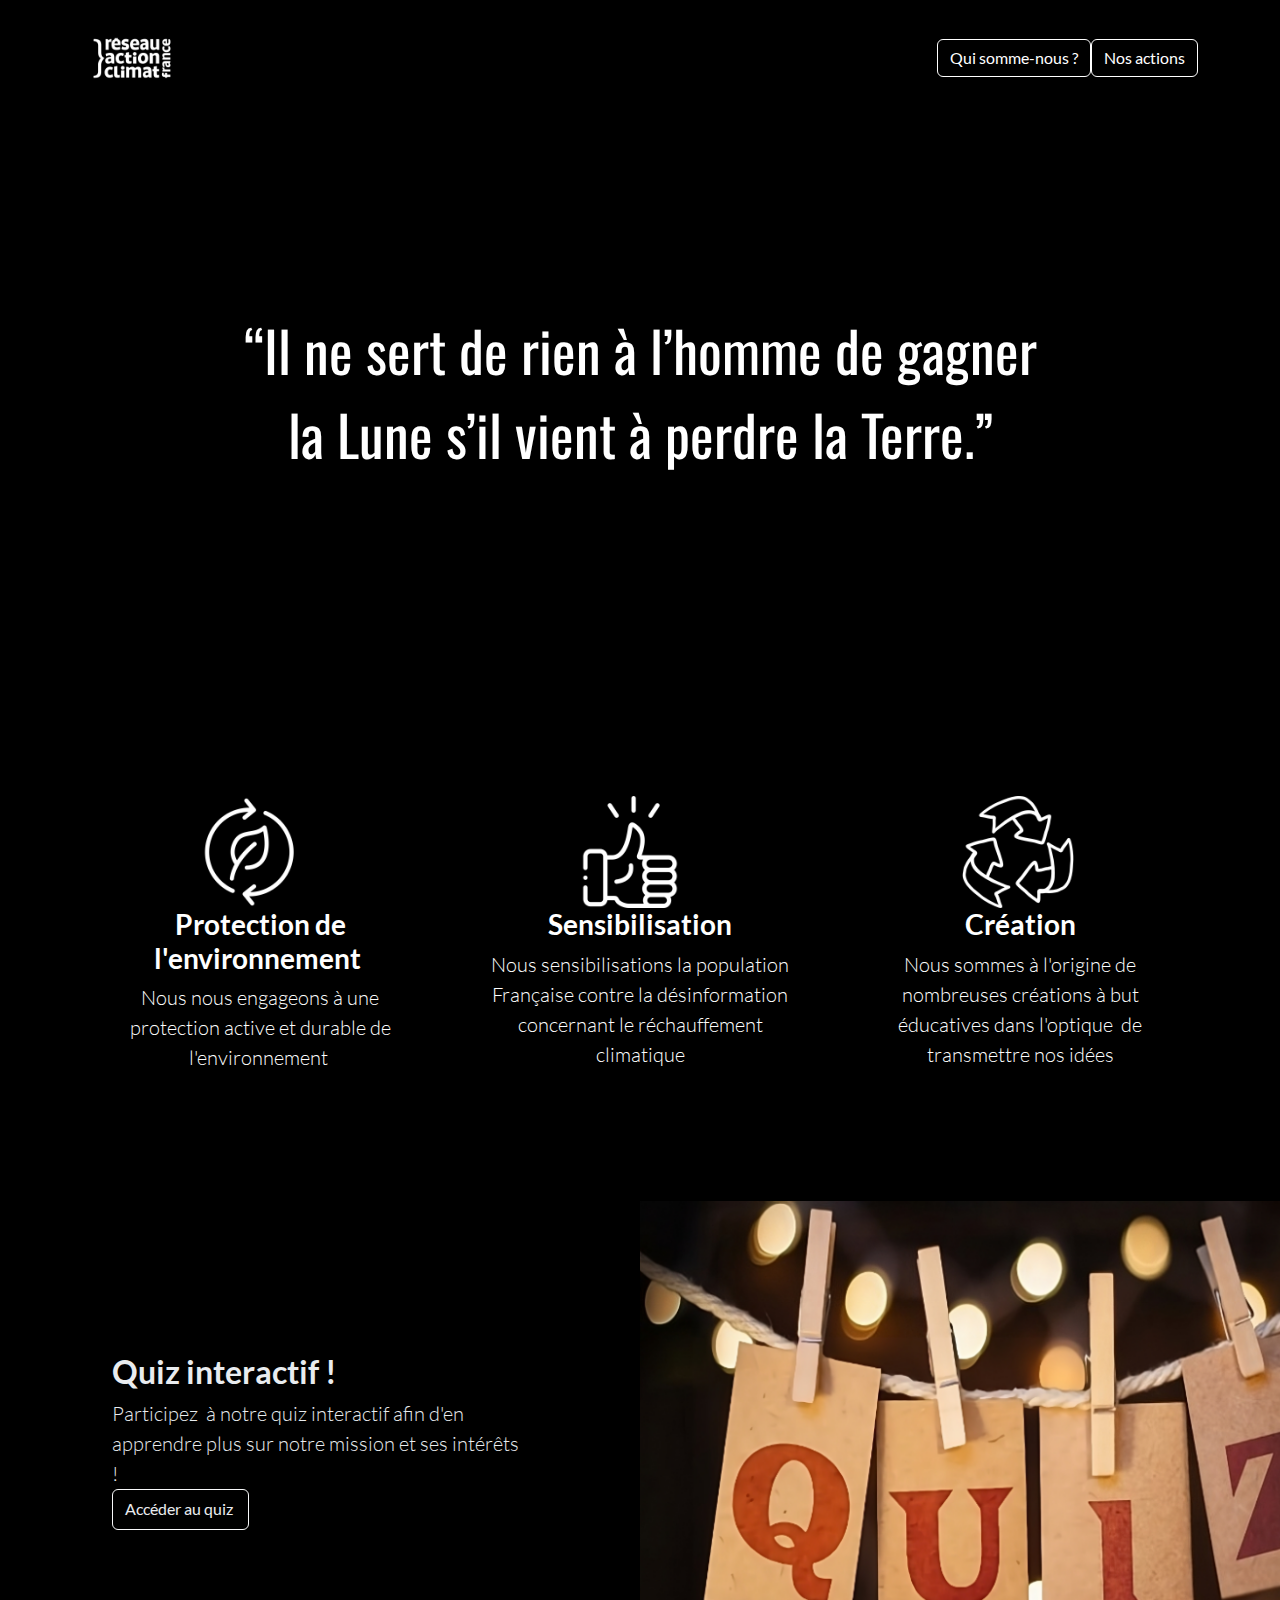
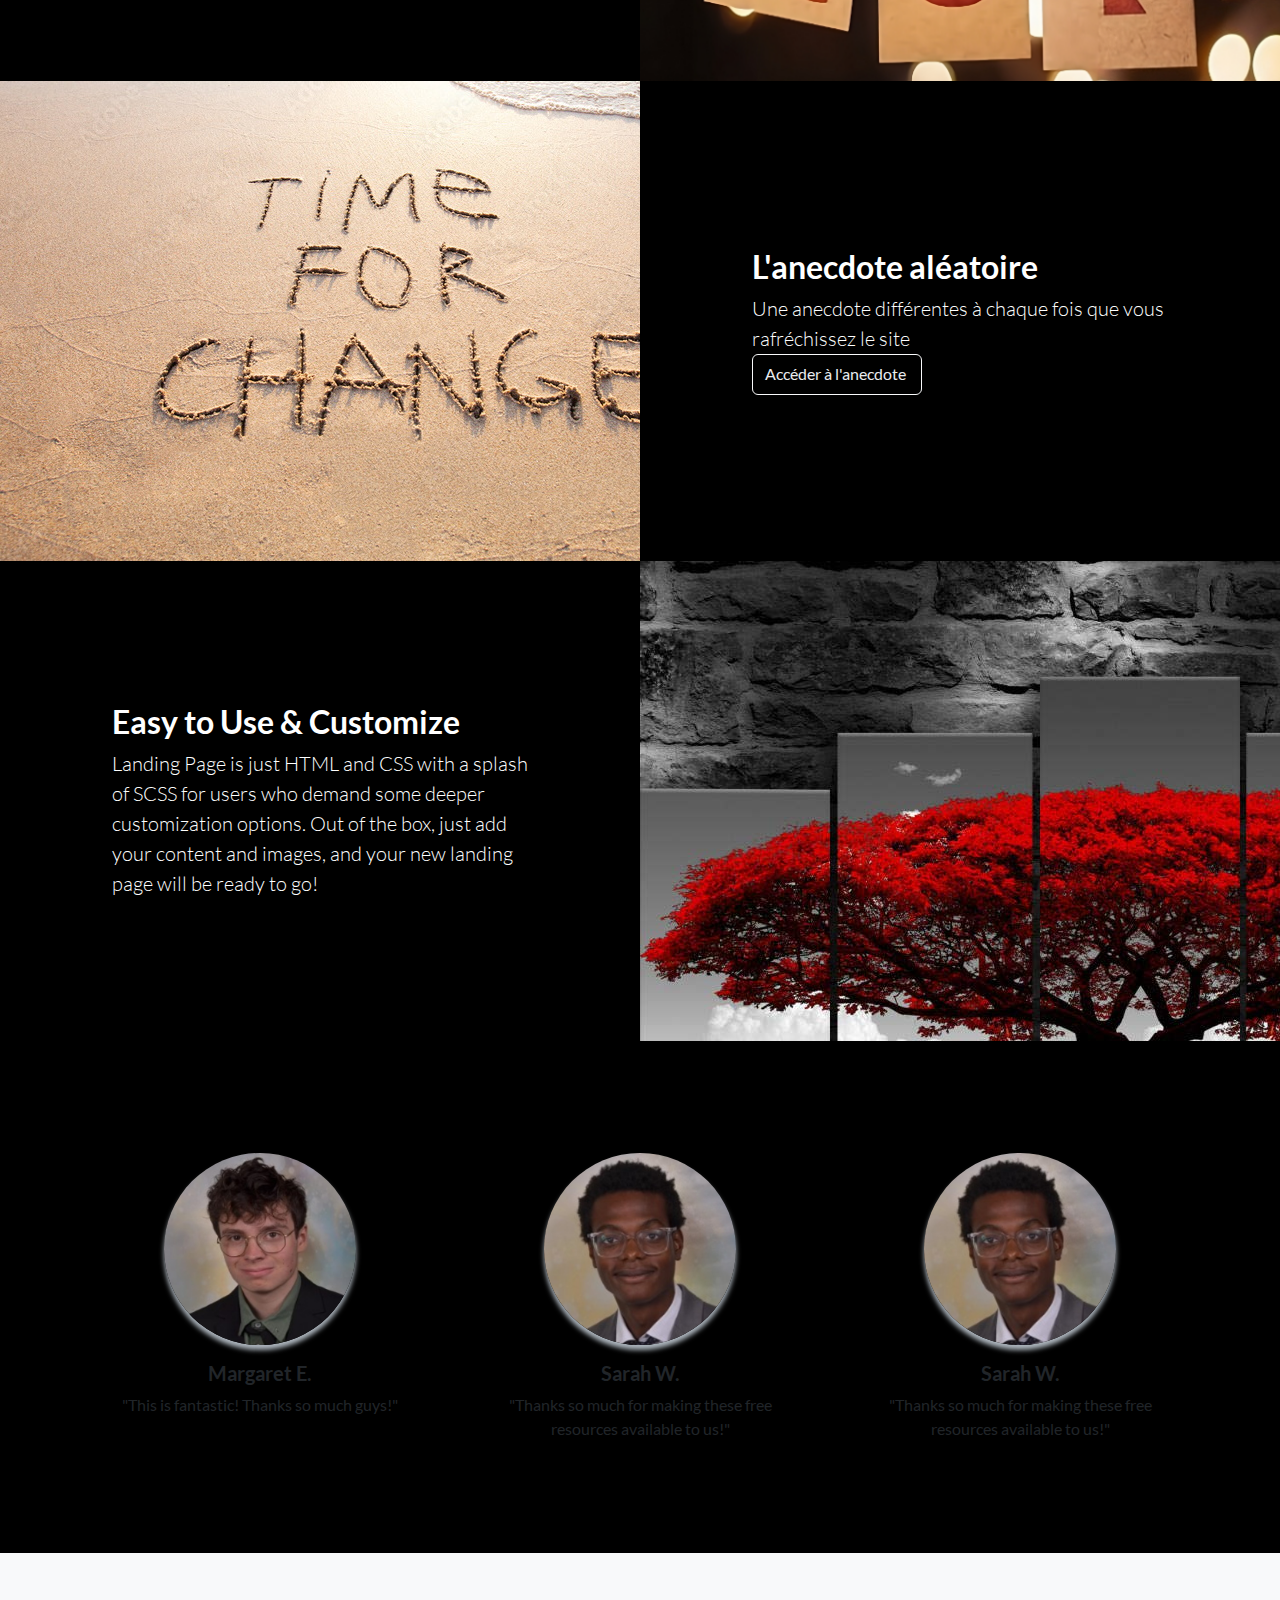
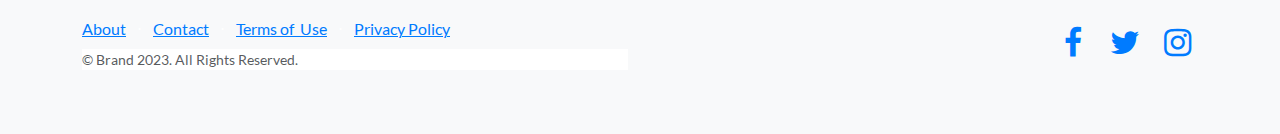
==== Quisommenous.html @ 698e071e "Version 3" ====
<!DOCTYPE html>
<html data-bs-theme="light" lang="en">

<head>
    <meta charset="utf-8">
    <meta name="viewport" content="width=device-width, initial-scale=1.0, shrink-to-fit=no">
    <title>Réseau Action Climat France</title>
    <link rel="icon" href="\assets\siteecologie_logo.png" type="logo">
    <link rel="stylesheet" href="assets/bootstrap/css/bootstrap.min.css">
    <link rel="stylesheet" href="assets/css/Alatsi.css">
    <link rel="stylesheet" href="assets/css/Alfa%20Slab%20One.css">
    <link rel="stylesheet" href="assets/css/Alkalami.css">
    <link rel="stylesheet" href="assets/css/Alumni%20Sans%20Collegiate%20One.css">
    <link rel="stylesheet" href="assets/css/Anton.css">
    <link rel="stylesheet" href="assets/css/Lato.css">
    <link rel="stylesheet" href="assets/css/Oswald.css">
    <link rel="stylesheet" href="assets/fonts/font-awesome.min.css">
    <link rel="stylesheet" href="assets/css/aos.min.css">
    <link rel="stylesheet" href="assets/css/animate.min.css">
</head>

<body style="background: var(--bs-btn-disabled-color);border-color: var(--bs-body-bg);">
    <nav class="navbar navbar-expand bg-light pulse animated navigation-clean navbar-light" style="background: linear-gradient(black, #000000), rgb(0,0,0);border-color: var(--bs-emphasis-color);--bs-body-color: #ffffff;font-family: Lato, sans-serif;">
        <div class="container"><img src="assets/img/335057410_212515541434284_3465551087746338105_n-removebg-preview.png" style="border-width: 100px;border-radius: 100px;width: 100px;height: 100px;"><button data-bs-toggle="collapse" class="navbar-toggler" data-bs-target="#navcol-1"></button>
            <div class="collapse navbar-collapse" id="navcol-1"></div></a><button class="btn btn-primary" type="button" style="--bs-body-bg: #ffffff;background: rgba(0,123,255,0);border-color: var(--bs-body-bg);">Qui somme-nous ?</button>
            <a href="https://www.youtube.com/@Resactionclimat">
            <div class="collapse navbar-collapse" id="navcol-1"></div><button class="btn btn-primary" type="button" style="--bs-body-bg: #ffffff;background: rgba(0,123,255,0);border-color: var(--bs-body-bg);">Nos actions </button></a>
        </div>
    </nav>
    <header class="text-center text-white masthead" style="background: var(--bs-emphasis-color);">
        <div class="overlay" style="background: url(&quot;assets/img/Nature2.gif&quot;) center / cover no-repeat, #000000;text-align: center;border-color: rgb(0,0,0);color: rgb(255,255,255);"></div>
        <div class="container">
            <div class="row">
                <div class="col-xl-9 mx-auto position-relative">
                    <p data-aos="fade" data-aos-duration="150" data-aos-delay="350" data-aos-once="true" style="font-size: 56px;font-family: Oswald, sans-serif;">“Il ne sert de rien à l’homme de gagner la Lune s’il vient à perdre la Terre.”</p>
                </div>
            </div>
        </div>
    </header>
    <section class="text-center bg-light features-icons" style="background: rgb(0,0,0);color: var(--bs-body-bg);border-color: var(--bs-emphasis-color);--bs-light: #000000;--bs-light-rgb: 0,0,0;">
        <div class="container">
            <div class="row">
                <div class="col-lg-4">
                    <div class="mx-auto features-icons-item mb-5 mb-lg-0 mb-lg-3">
                        <div class="d-flex features-icons-icon" style="position: relative;transform: translate(94px);"><img src="assets/img/ecologie.png"></div>
                        <h3>Protection de l'environnement&nbsp;</h3>
                        <p class="lead mb-0">Nous nous engageons à une protection active et durable de l'environnement&nbsp;</p>
                    </div>
                </div>
                <div class="col-lg-4">
                    <div class="mx-auto features-icons-item mb-5 mb-lg-0 mb-lg-3">
                        <div class="d-flex features-icons-icon" style="transform: translate(94px);"><img src="assets/img/pouce-en-lair.png"></div>
                        <h3>Sensibilisation</h3>
                        <p class="lead mb-0">Nous sensibilisations la population Française contre la désinformation concernant le réchauffement climatique</p>
                    </div>
                </div>
                <div class="col-lg-4">
                    <div class="mx-auto features-icons-item mb-5 mb-lg-0 mb-lg-3">
                        <div class="d-flex features-icons-icon"><img src="assets/img/recycler.png" style="transform: translate(102px);"></div>
                        <h3>Création</h3>
                        <p class="lead mb-0">Nous sommes à l'origine de nombreuses créations à but éducatives dans l'optique&nbsp; de transmettre nos idées</p>
                    </div>
                </div>
            </div>
        </div>
    </section>
    <section class="showcase">
        <div class="container-fluid p-0">
            <div class="row g-0" style="--bs-light: #000000;--bs-light-rgb: 0,0,0;--bs-body-bg: #000000;background: #000000;">
                <div class="col-lg-6 text-white order-lg-2 showcase-img" style="background: url(&quot;assets/img/troll_2.png&quot;);"><span></span></div>
                <div class="col-lg-6 my-auto order-lg-1 showcase-text" style="--bs-light: #000000;--bs-light-rgb: 0,0,0;color: var(--bs-secondary-bg);">
                    <h2>Quiz interactif !</h2>
                    <p class="lead mb-0">Participez&nbsp; à notre quiz interactif afin d'en apprendre plus sur notre mission et ses intérêts !</p><button class="btn btn-primary" type="button" style="text-align: center;height: 40.6px;color: var(--bs-secondary-bg);background: rgb(0,0,0);border-color: var(--bs-tertiary-bg);">Accéder au quiz&nbsp;</button>
                </div>
            </div>
            <div class="row g-0" style="color: rgb(255,255,255);background: #000000;">
                <div class="col-lg-6 text-white showcase-img" style="background: url(&quot;assets/img/photo-1562796374-8bd211f81cbc.jpg&quot;);"><span></span></div>
                <div class="col-lg-6 my-auto order-lg-1 showcase-text" style="--bs-light: #000000;--bs-light-rgb: 0,0,0;">
                    <h2>L'anecdote aléatoire</h2>
                    <p class="lead mb-0">Une anecdote différentes à chaque fois que vous rafréchissez le site</p><button class="btn btn-primary" type="button" style="text-align: center;height: 40.6px;color: var(--bs-secondary-bg);background: rgb(0,0,0);border-color: var(--bs-tertiary-bg);">Accéder à l'anecdote&nbsp;</button>
                </div>
            </div>
            <div class="row g-0" style="color: var(--bs-body-bg);background: var(--bs-emphasis-color);">
                <div class="col-lg-6 text-white order-lg-2 showcase-img" style="background: url(&quot;assets/img/711HNsFWLGL.jpg&quot;), url(&quot;assets/img/photo-1562796374-8bd211f81cbc.jpg&quot;);"><span></span></div>
                <div class="col-lg-6 my-auto order-lg-1 showcase-text">
                    <h2>Easy to Use &amp;&nbsp;Customize</h2>
                    <p class="lead mb-0">Landing Page is just HTML and CSS with a splash of SCSS for users who demand some deeper customization options. Out of the box, just add your content and images, and your new landing page will be ready to go!</p>
                </div>
            </div>
        </div>
    </section>
    <section class="text-center bg-light testimonials" style="--bs-light: #000000;--bs-light-rgb: 0,0,0;">
        <div class="container" style="text-align: center;">
            <div class="row" style="text-align: center;">
                <div class="col-lg-4">
                    <div class="mx-auto testimonial-item mb-5 mb-lg-0"><img class="rounded-circle img-fluid mb-3" src="assets/img/testimonials-1.jpg">
                        <h5>Margaret E.</h5>
                        <p class="font-weight-light mb-0">"This is fantastic! Thanks so much guys!"</p>
                    </div>
                </div>
                <div class="col-lg-4" style="text-align: center;">
                    <div class="mx-auto testimonial-item mb-5 mb-lg-0"><img class="rounded-circle img-fluid mb-3" src="assets/img/testimonials-3.jpg">
                        <h5>Sarah W.</h5>
                        <p class="font-weight-light mb-0">"Thanks so much for making these free resources available to us!"</p>
                    </div>
                </div>
                <div class="col-lg-4" style="text-align: center;">
                    <div class="mx-auto testimonial-item mb-5 mb-lg-0"><img class="rounded-circle img-fluid mb-3" src="assets/img/testimonials-3.jpg">
                        <h5>Sarah W.</h5>
                        <p class="font-weight-light mb-0">"Thanks so much for making these free resources available to us!"</p>
                    </div>
                </div>
            </div>
        </div>
    </section>
    <footer class="bg-light footer" style="background: var(--bs-emphasis-color);color: var(--bs-body-bg);">
        <div class="container">
            <div class="row">
                <div class="col-lg-6 text-center text-lg-start my-auto h-100">
                    <ul class="list-inline mb-2">
                        <li class="list-inline-item"><a href="#">About</a></li>
                        <li class="list-inline-item"><span>⋅</span></li>
                        <li class="list-inline-item"><a href="#">Contact</a></li>
                        <li class="list-inline-item"><span>⋅</span></li>
                        <li class="list-inline-item"><a href="#">Terms of &nbsp;Use</a></li>
                        <li class="list-inline-item"><span>⋅</span></li>
                        <li class="list-inline-item"><a href="#">Privacy Policy</a></li>
                    </ul>
                    <p class="text-muted small mb-4 mb-lg-0" style="background: var(--bs-body-bg);">© Brand 2023. All Rights Reserved.</p>
                </div>
                <div class="col-lg-6 text-center text-lg-end my-auto h-100">
                    <ul class="list-inline mb-0">
                        <li class="list-inline-item"><a href="#"><i class="fa fa-facebook fa-2x fa-fw"></i></a></li>
                        <li class="list-inline-item"><a href="#"><i class="fa fa-twitter fa-2x fa-fw"></i></a></li>
                        <li class="list-inline-item"><a href="#"><i class="fa fa-instagram fa-2x fa-fw"></i></a></li>
                    </ul>
                </div>
            </div>
        </div>
    </footer>
    <script src="assets/bootstrap/js/bootstrap.min.js"></script>
    <script src="assets/js/aos.min.js"></script>
    <script src="assets/js/bs-init.js"></script>
</body>

</html>
---- assets/css/Alatsi.css ----
@font-face {
	font-family: 'Alatsi';
	src: url(../../assets/fonts/TK3iWkUJAxQ2nLN2FD8Ghe4.woff2) format('woff2');
	font-weight: 400;
	font-style: normal;
	font-display: swap;
	unicode-range: U+0460-052F, U+1C80-1C88, U+20B4, U+2DE0-2DFF, U+A640-A69F, U+FE2E-FE2F;
}

@font-face {
	font-family: 'Alatsi';
	src: url(../../assets/fonts/TK3iWkUJAxQ2nLN2Fj8Ghe4.woff2) format('woff2');
	font-weight: 400;
	font-style: normal;
	font-display: swap;
	unicode-range: U+0102-0103, U+0110-0111, U+0128-0129, U+0168-0169, U+01A0-01A1, U+01AF-01B0, U+0300-0301, U+0303-0304, U+0308-0309, U+0323, U+0329, U+1EA0-1EF9, U+20AB;
}

@font-face {
	font-family: 'Alatsi';
	src: url(../../assets/fonts/TK3iWkUJAxQ2nLN2Fz8Ghe4.woff2) format('woff2');
	font-weight: 400;
	font-style: normal;
	font-display: swap;
	unicode-range: U+0100-02AF, U+0304, U+0308, U+0329, U+1E00-1E9F, U+1EF2-1EFF, U+2020, U+20A0-20AB, U+20AD-20CF, U+2113, U+2C60-2C7F, U+A720-A7FF;
}

@font-face {
	font-family: 'Alatsi';
	src: url(../../assets/fonts/TK3iWkUJAxQ2nLN2GT8G.woff2) format('woff2');
	font-weight: 400;
	font-style: normal;
	font-display: swap;
	unicode-range: U+0000-00FF, U+0131, U+0152-0153, U+02BB-02BC, U+02C6, U+02DA, U+02DC, U+0304, U+0308, U+0329, U+2000-206F, U+2074, U+20AC, U+2122, U+2191, U+2193, U+2212, U+2215, U+FEFF, U+FFFD;
}
---- assets/css/Alkalami.css ----
@font-face {
	font-family: 'Alkalami';
	src: url(../../assets/fonts/zOL_4pfDmqRL95WXi6eJycF8ug.woff2) format('woff2');
	font-weight: 400;
	font-style: normal;
	font-display: swap;
	unicode-range: U+0600-06FF, U+0750-077F, U+0870-088E, U+0890-0891, U+0898-08E1, U+08E3-08FF, U+200C-200E, U+2010-2011, U+204F, U+2E41, U+FB50-FDFF, U+FE70-FE74, U+FE76-FEFC;
}

@font-face {
	font-family: 'Alkalami';
	src: url(../../assets/fonts/zOL_4pfDmqRL95WXi6eCycF8ug.woff2) format('woff2');
	font-weight: 400;
	font-style: normal;
	font-display: swap;
	unicode-range: U+0100-02AF, U+0304, U+0308, U+0329, U+1E00-1E9F, U+1EF2-1EFF, U+2020, U+20A0-20AB, U+20AD-20CF, U+2113, U+2C60-2C7F, U+A720-A7FF;
}

@font-face {
	font-family: 'Alkalami';
	src: url(../../assets/fonts/zOL_4pfDmqRL95WXi6eMycE.woff2) format('woff2');
	font-weight: 400;
	font-style: normal;
	font-display: swap;
	unicode-range: U+0000-00FF, U+0131, U+0152-0153, U+02BB-02BC, U+02C6, U+02DA, U+02DC, U+0304, U+0308, U+0329, U+2000-206F, U+2074, U+20AC, U+2122, U+2191, U+2193, U+2212, U+2215, U+FEFF, U+FFFD;
}
---- assets/css/Anton.css ----
@font-face {
	font-family: 'Anton';
	src: url(../../assets/fonts/1Ptgg87LROyAm3K8-C8QSw.woff2) format('woff2');
	font-weight: 400;
	font-style: normal;
	font-display: swap;
	unicode-range: U+0102-0103, U+0110-0111, U+0128-0129, U+0168-0169, U+01A0-01A1, U+01AF-01B0, U+0300-0301, U+0303-0304, U+0308-0309, U+0323, U+0329, U+1EA0-1EF9, U+20AB;
}

@font-face {
	font-family: 'Anton';
	src: url(../../assets/fonts/1Ptgg87LROyAm3K9-C8QSw.woff2) format('woff2');
	font-weight: 400;
	font-style: normal;
	font-display: swap;
	unicode-range: U+0100-02AF, U+0304, U+0308, U+0329, U+1E00-1E9F, U+1EF2-1EFF, U+2020, U+20A0-20AB, U+20AD-20CF, U+2113, U+2C60-2C7F, U+A720-A7FF;
}

@font-face {
	font-family: 'Anton';
	src: url(../../assets/fonts/1Ptgg87LROyAm3Kz-C8.woff2) format('woff2');
	font-weight: 400;
	font-style: normal;
	font-display: swap;
	unicode-range: U+0000-00FF, U+0131, U+0152-0153, U+02BB-02BC, U+02C6, U+02DA, U+02DC, U+0304, U+0308, U+0329, U+2000-206F, U+2074, U+20AC, U+2122, U+2191, U+2193, U+2212, U+2215, U+FEFF, U+FFFD;
}
---- assets/css/Lato.css ----
@font-face {
	font-family: 'Lato';
	src: url(../../assets/fonts/S6u_w4BMUTPHjxsI9w2_FQft1dw.woff2) format('woff2');
	font-weight: 300;
	font-style: italic;
	font-display: swap;
	unicode-range: U+0100-02AF, U+0304, U+0308, U+0329, U+1E00-1E9F, U+1EF2-1EFF, U+2020, U+20A0-20AB, U+20AD-20CF, U+2113, U+2C60-2C7F, U+A720-A7FF;
}

@font-face {
	font-family: 'Lato';
	src: url(../../assets/fonts/S6u_w4BMUTPHjxsI9w2_Gwft.woff2) format('woff2');
	font-weight: 300;
	font-style: italic;
	font-display: swap;
	unicode-range: U+0000-00FF, U+0131, U+0152-0153, U+02BB-02BC, U+02C6, U+02DA, U+02DC, U+0304, U+0308, U+0329, U+2000-206F, U+2074, U+20AC, U+2122, U+2191, U+2193, U+2212, U+2215, U+FEFF, U+FFFD;
}

@font-face {
	font-family: 'Lato';
	src: url(../../assets/fonts/S6u8w4BMUTPHjxsAUi-qJCY.woff2) format('woff2');
	font-weight: 400;
	font-style: italic;
	font-display: swap;
	unicode-range: U+0100-02AF, U+0304, U+0308, U+0329, U+1E00-1E9F, U+1EF2-1EFF, U+2020, U+20A0-20AB, U+20AD-20CF, U+2113, U+2C60-2C7F, U+A720-A7FF;
}

@font-face {
	font-family: 'Lato';
	src: url(../../assets/fonts/S6u8w4BMUTPHjxsAXC-q.woff2) format('woff2');
	font-weight: 400;
	font-style: italic;
	font-display: swap;
	unicode-range: U+0000-00FF, U+0131, U+0152-0153, U+02BB-02BC, U+02C6, U+02DA, U+02DC, U+0304, U+0308, U+0329, U+2000-206F, U+2074, U+20AC, U+2122, U+2191, U+2193, U+2212, U+2215, U+FEFF, U+FFFD;
}

@font-face {
	font-family: 'Lato';
	src: url(../../assets/fonts/S6u_w4BMUTPHjxsI5wq_FQft1dw.woff2) format('woff2');
	font-weight: 700;
	font-style: italic;
	font-display: swap;
	unicode-range: U+0100-02AF, U+0304, U+0308, U+0329, U+1E00-1E9F, U+1EF2-1EFF, U+2020, U+20A0-20AB, U+20AD-20CF, U+2113, U+2C60-2C7F, U+A720-A7FF;
}

@font-face {
	font-family: 'Lato';
	src: url(../../assets/fonts/S6u_w4BMUTPHjxsI5wq_Gwft.woff2) format('woff2');
	font-weight: 700;
	font-style: italic;
	font-display: swap;
	unicode-range: U+0000-00FF, U+0131, U+0152-0153, U+02BB-02BC, U+02C6, U+02DA, U+02DC, U+0304, U+0308, U+0329, U+2000-206F, U+2074, U+20AC, U+2122, U+2191, U+2193, U+2212, U+2215, U+FEFF, U+FFFD;
}

@font-face {
	font-family: 'Lato';
	src: url(../../assets/fonts/S6u9w4BMUTPHh7USSwaPGR_p.woff2) format('woff2');
	font-weight: 300;
	font-style: normal;
	font-display: swap;
	unicode-range: U+0100-02AF, U+0304, U+0308, U+0329, U+1E00-1E9F, U+1EF2-1EFF, U+2020, U+20A0-20AB, U+20AD-20CF, U+2113, U+2C60-2C7F, U+A720-A7FF;
}

@font-face {
	font-family: 'Lato';
	src: url(../../assets/fonts/S6u9w4BMUTPHh7USSwiPGQ.woff2) format('woff2');
	font-weight: 300;
	font-style: normal;
	font-display: swap;
	unicode-range: U+0000-00FF, U+0131, U+0152-0153, U+02BB-02BC, U+02C6, U+02DA, U+02DC, U+0304, U+0308, U+0329, U+2000-206F, U+2074, U+20AC, U+2122, U+2191, U+2193, U+2212, U+2215, U+FEFF, U+FFFD;
}

@font-face {
	font-family: 'Lato';
	src: url(../../assets/fonts/S6uyw4BMUTPHjxAwXjeu.woff2) format('woff2');
	font-weight: 400;
	font-style: normal;
	font-display: swap;
	unicode-range: U+0100-02AF, U+0304, U+0308, U+0329, U+1E00-1E9F, U+1EF2-1EFF, U+2020, U+20A0-20AB, U+20AD-20CF, U+2113, U+2C60-2C7F, U+A720-A7FF;
}

@font-face {
	font-family: 'Lato';
	src: url(../../assets/fonts/S6uyw4BMUTPHjx4wXg.woff2) format('woff2');
	font-weight: 400;
	font-style: normal;
	font-display: swap;
	unicode-range: U+0000-00FF, U+0131, U+0152-0153, U+02BB-02BC, U+02C6, U+02DA, U+02DC, U+0304, U+0308, U+0329, U+2000-206F, U+2074, U+20AC, U+2122, U+2191, U+2193, U+2212, U+2215, U+FEFF, U+FFFD;
}

@font-face {
	font-family: 'Lato';
	src: url(../../assets/fonts/S6u9w4BMUTPHh6UVSwaPGR_p.woff2) format('woff2');
	font-weight: 700;
	font-style: normal;
	font-display: swap;
	unicode-range: U+0100-02AF, U+0304, U+0308, U+0329, U+1E00-1E9F, U+1EF2-1EFF, U+2020, U+20A0-20AB, U+20AD-20CF, U+2113, U+2C60-2C7F, U+A720-A7FF;
}

@font-face {
	font-family: 'Lato';
	src: url(../../assets/fonts/S6u9w4BMUTPHh6UVSwiPGQ.woff2) format('woff2');
	font-weight: 700;
	font-style: normal;
	font-display: swap;
	unicode-range: U+0000-00FF, U+0131, U+0152-0153, U+02BB-02BC, U+02C6, U+02DA, U+02DC, U+0304, U+0308, U+0329, U+2000-206F, U+2074, U+20AC, U+2122, U+2191, U+2193, U+2212, U+2215, U+FEFF, U+FFFD;
}
---- assets/css/Oswald.css ----
@font-face {
	font-family: 'Oswald';
	src: url(../../assets/fonts/TK3_WkUHHAIjg75cFRf3bXL8LICs1_FvsUtiZTaR.woff2) format('woff2');
	font-weight: 400;
	font-style: normal;
	font-display: swap;
	unicode-range: U+0460-052F, U+1C80-1C88, U+20B4, U+2DE0-2DFF, U+A640-A69F, U+FE2E-FE2F;
}

@font-face {
	font-family: 'Oswald';
	src: url(../../assets/fonts/TK3_WkUHHAIjg75cFRf3bXL8LICs1_FvsUJiZTaR.woff2) format('woff2');
	font-weight: 400;
	font-style: normal;
	font-display: swap;
	unicode-range: U+0301, U+0400-045F, U+0490-0491, U+04B0-04B1, U+2116;
}

@font-face {
	font-family: 'Oswald';
	src: url(../../assets/fonts/TK3_WkUHHAIjg75cFRf3bXL8LICs1_FvsUliZTaR.woff2) format('woff2');
	font-weight: 400;
	font-style: normal;
	font-display: swap;
	unicode-range: U+0102-0103, U+0110-0111, U+0128-0129, U+0168-0169, U+01A0-01A1, U+01AF-01B0, U+0300-0301, U+0303-0304, U+0308-0309, U+0323, U+0329, U+1EA0-1EF9, U+20AB;
}

@font-face {
	font-family: 'Oswald';
	src: url(../../assets/fonts/TK3_WkUHHAIjg75cFRf3bXL8LICs1_FvsUhiZTaR.woff2) format('woff2');
	font-weight: 400;
	font-style: normal;
	font-display: swap;
	unicode-range: U+0100-02AF, U+0304, U+0308, U+0329, U+1E00-1E9F, U+1EF2-1EFF, U+2020, U+20A0-20AB, U+20AD-20CF, U+2113, U+2C60-2C7F, U+A720-A7FF;
}

@font-face {
	font-family: 'Oswald';
	src: url(../../assets/fonts/TK3_WkUHHAIjg75cFRf3bXL8LICs1_FvsUZiZQ.woff2) format('woff2');
	font-weight: 400;
	font-style: normal;
	font-display: swap;
	unicode-range: U+0000-00FF, U+0131, U+0152-0153, U+02BB-02BC, U+02C6, U+02DA, U+02DC, U+0304, U+0308, U+0329, U+2000-206F, U+2074, U+20AC, U+2122, U+2191, U+2193, U+2212, U+2215, U+FEFF, U+FFFD;
}
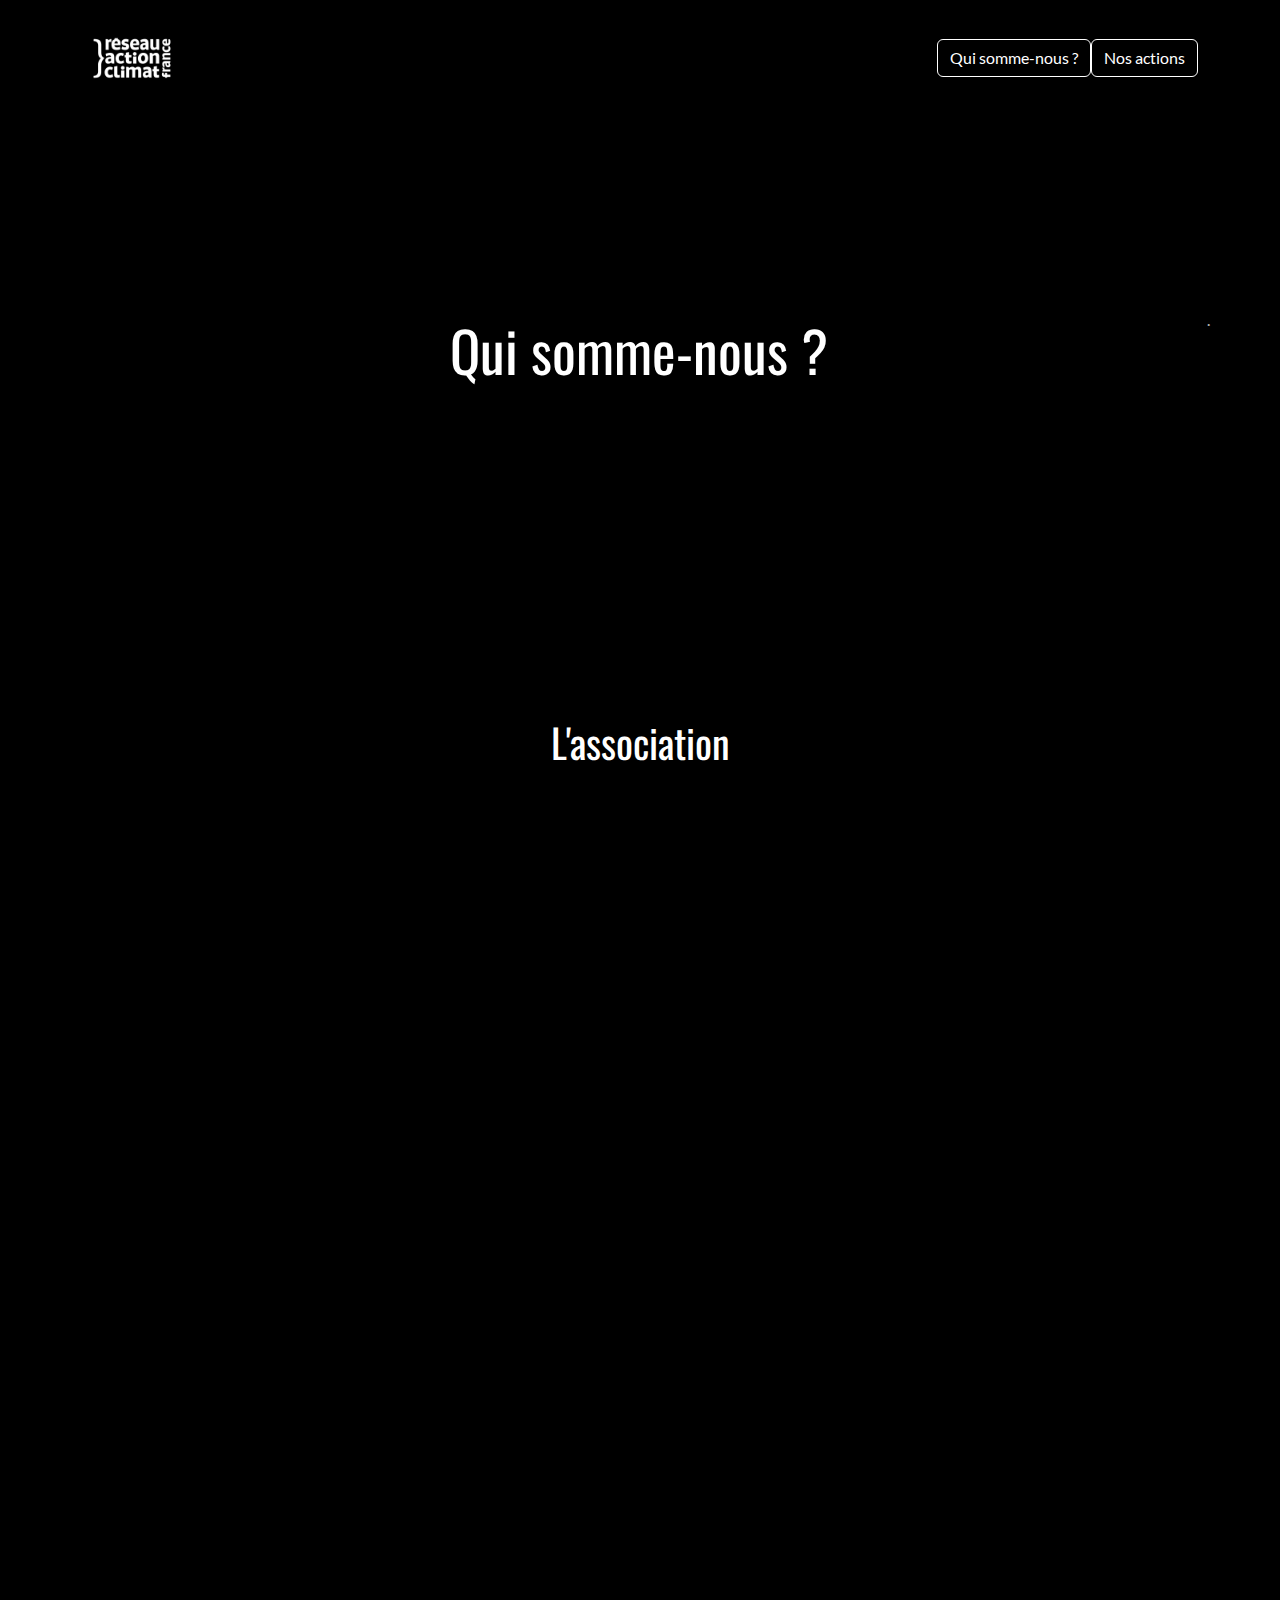
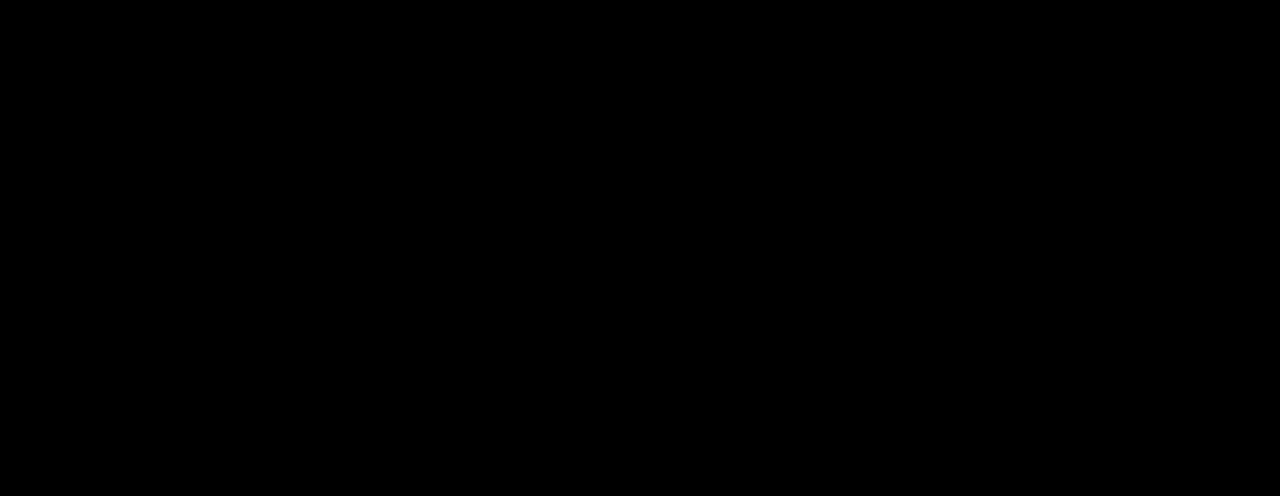
==== commit 5f09d475: "Version 5" ====
--- a/Quisommenous.html
+++ b/Quisommenous.html
@@ -21,7 +21,8 @@
 
 <body style="background: var(--bs-btn-disabled-color);border-color: var(--bs-body-bg);">
     <nav class="navbar navbar-expand bg-light pulse animated navigation-clean navbar-light" style="background: linear-gradient(black, #000000), rgb(0,0,0);border-color: var(--bs-emphasis-color);--bs-body-color: #ffffff;font-family: Lato, sans-serif;">
-        <div class="container"><img src="assets/img/335057410_212515541434284_3465551087746338105_n-removebg-preview.png" style="border-width: 100px;border-radius: 100px;width: 100px;height: 100px;"><button data-bs-toggle="collapse" class="navbar-toggler" data-bs-target="#navcol-1"></button>
+        <a href="index.html">
+        <div class="container"><img src="assets/img/335057410_212515541434284_3465551087746338105_n-removebg-preview.png" style="border-width: 100px;border-radius: 100px;width: 100px;height: 100px;"><button data-bs-toggle="collapse" class="navbar-toggler" data-bs-target="#navcol-1"></button></a>
             <div class="collapse navbar-collapse" id="navcol-1"></div></a><button class="btn btn-primary" type="button" style="--bs-body-bg: #ffffff;background: rgba(0,123,255,0);border-color: var(--bs-body-bg);">Qui somme-nous ?</button>
             <a href="https://www.youtube.com/@Resactionclimat">
             <div class="collapse navbar-collapse" id="navcol-1"></div><button class="btn btn-primary" type="button" style="--bs-body-bg: #ffffff;background: rgba(0,123,255,0);border-color: var(--bs-body-bg);">Nos actions </button></a>
@@ -32,112 +33,37 @@
         <div class="container">
             <div class="row">
                 <div class="col-xl-9 mx-auto position-relative">
-                    <p data-aos="fade" data-aos-duration="150" data-aos-delay="350" data-aos-once="true" style="font-size: 56px;font-family: Oswald, sans-serif;">“Il ne sert de rien à l’homme de gagner la Lune s’il vient à perdre la Terre.”</p>
-                </div>
+                    <p data-aos="fade" data-aos-duration="150" data-aos-delay="350" data-aos-once="true" style="font-size: 56px;font-family: Oswald, sans-serif;">Qui somme-nous ?</p>
+                </div>.
             </div>
         </div>
     </header>
     <section class="text-center bg-light features-icons" style="background: rgb(0,0,0);color: var(--bs-body-bg);border-color: var(--bs-emphasis-color);--bs-light: #000000;--bs-light-rgb: 0,0,0;">
         <div class="container">
             <div class="row">
+                <p data-aos="fade" data-aos-duration="150" data-aos-delay="400" data-aos-once="true" style="font-size: 40px;font-family: Oswald, sans-serif;">L'association</p>
+                <p data-aos="fade" data-aos-duration="150" data-aos-delay="400" data-aos-once="true" style="font-size: 25px;font-family: Oswald, sans-serif;">L'ASSOCIATION
+                    Le Réseau Action Climat, fédération de 37 associations nationales et locales, lutte contre les causes du changement climatique, de l'échelle internationale à l'échelle locale.
+                    <br>Il est le représentant français du Climate Action Network International, réseau mondial de plus de 1900 ONG.
+                    <br>  Conscient des impacts majeurs, actuels et à venir, du changement climatique sur l'ensemble de nos sociétés, le Réseau Action Climat porte la mise en place de mesures pour réduire les émissions de gaz à effet de serre de l'ensemble des secteurs responsables.
+                    <br>  Convaincu que la lutte contre le changement climatique représente aussi une formidable option de sortie de crise et doit, pour réussir, bénéficier au plus grand nombre, il promeut des mesures à la fois bonnes pour le climat mais aussi porteuses de bénéfices en termes de création d'emplois, de préservation de la santé et de plus de justice sociale et de solidarité.
+                    <br> Le Réseau Action Climat est indépendant et non partisan.</p></div>
+                <p data-aos="fade" data-aos-duration="150" data-aos-delay="400" data-aos-once="true" style="font-size: 40px;font-family: Oswald, sans-serif;">Ses missions</p>
+                <p data-aos="fade" data-aos-duration="150" data-aos-delay="400" data-aos-once="true" style="font-size: 25px;font-family: Oswald, sans-serif;">
+                    <br>Développer une expertise sur les politiques de lutte contre le changement climatique aux niveaux international, européen, national et local. <br> 
+                    <br>   Coordonner les membres de son réseau pour porter d'une seule voix auprès des décideurs des solutions de réduction des émissions de gaz à effet de serre dans les principaux secteurs responsables transport, agriculture et alimentation, logement, industrie lourde, production et consommation d'énergie, etc. <br> 
+                    <br> Œuvrer pour une plus grande solidarité avec les pays et populations les plus impactés par le changement climatique.<br> 
+                    <br>Appuyer les actions et les mouvements de mobilisation non violents en faveur de la lutte contre le changement climatique. <br> 
+                    <br>Informer et sensibiliser sur l'état des connaissances scientifiques autour des changements climatiques (sources des émissions de gaz à effet de serre, impacts actuels et à venir, solutions existantes...) <br> 
+                    <br> <br>
+                    <br> En savoir + sur l'association (histoire, valeurs, réseau, rapports d'activité...): https://reseauaction climat.org/association
+                
+                
+                
+                </p></div>
                 <div class="col-lg-4">
                     <div class="mx-auto features-icons-item mb-5 mb-lg-0 mb-lg-3">
-                        <div class="d-flex features-icons-icon" style="position: relative;transform: translate(94px);"><img src="assets/img/ecologie.png"></div>
-                        <h3>Protection de l'environnement&nbsp;</h3>
-                        <p class="lead mb-0">Nous nous engageons à une protection active et durable de l'environnement&nbsp;</p>
-                    </div>
-                </div>
-                <div class="col-lg-4">
-                    <div class="mx-auto features-icons-item mb-5 mb-lg-0 mb-lg-3">
-                        <div class="d-flex features-icons-icon" style="transform: translate(94px);"><img src="assets/img/pouce-en-lair.png"></div>
-                        <h3>Sensibilisation</h3>
-                        <p class="lead mb-0">Nous sensibilisations la population Française contre la désinformation concernant le réchauffement climatique</p>
-                    </div>
-                </div>
-                <div class="col-lg-4">
-                    <div class="mx-auto features-icons-item mb-5 mb-lg-0 mb-lg-3">
-                        <div class="d-flex features-icons-icon"><img src="assets/img/recycler.png" style="transform: translate(102px);"></div>
-                        <h3>Création</h3>
-                        <p class="lead mb-0">Nous sommes à l'origine de nombreuses créations à but éducatives dans l'optique&nbsp; de transmettre nos idées</p>
-                    </div>
-                </div>
-            </div>
-        </div>
-    </section>
-    <section class="showcase">
-        <div class="container-fluid p-0">
-            <div class="row g-0" style="--bs-light: #000000;--bs-light-rgb: 0,0,0;--bs-body-bg: #000000;background: #000000;">
-                <div class="col-lg-6 text-white order-lg-2 showcase-img" style="background: url(&quot;assets/img/troll_2.png&quot;);"><span></span></div>
-                <div class="col-lg-6 my-auto order-lg-1 showcase-text" style="--bs-light: #000000;--bs-light-rgb: 0,0,0;color: var(--bs-secondary-bg);">
-                    <h2>Quiz interactif !</h2>
-                    <p class="lead mb-0">Participez&nbsp; à notre quiz interactif afin d'en apprendre plus sur notre mission et ses intérêts !</p><button class="btn btn-primary" type="button" style="text-align: center;height: 40.6px;color: var(--bs-secondary-bg);background: rgb(0,0,0);border-color: var(--bs-tertiary-bg);">Accéder au quiz&nbsp;</button>
-                </div>
-            </div>
-            <div class="row g-0" style="color: rgb(255,255,255);background: #000000;">
-                <div class="col-lg-6 text-white showcase-img" style="background: url(&quot;assets/img/photo-1562796374-8bd211f81cbc.jpg&quot;);"><span></span></div>
-                <div class="col-lg-6 my-auto order-lg-1 showcase-text" style="--bs-light: #000000;--bs-light-rgb: 0,0,0;">
-                    <h2>L'anecdote aléatoire</h2>
-                    <p class="lead mb-0">Une anecdote différentes à chaque fois que vous rafréchissez le site</p><button class="btn btn-primary" type="button" style="text-align: center;height: 40.6px;color: var(--bs-secondary-bg);background: rgb(0,0,0);border-color: var(--bs-tertiary-bg);">Accéder à l'anecdote&nbsp;</button>
-                </div>
-            </div>
-            <div class="row g-0" style="color: var(--bs-body-bg);background: var(--bs-emphasis-color);">
-                <div class="col-lg-6 text-white order-lg-2 showcase-img" style="background: url(&quot;assets/img/711HNsFWLGL.jpg&quot;), url(&quot;assets/img/photo-1562796374-8bd211f81cbc.jpg&quot;);"><span></span></div>
-                <div class="col-lg-6 my-auto order-lg-1 showcase-text">
-                    <h2>Easy to Use &amp;&nbsp;Customize</h2>
-                    <p class="lead mb-0">Landing Page is just HTML and CSS with a splash of SCSS for users who demand some deeper customization options. Out of the box, just add your content and images, and your new landing page will be ready to go!</p>
-                </div>
-            </div>
-        </div>
-    </section>
-    <section class="text-center bg-light testimonials" style="--bs-light: #000000;--bs-light-rgb: 0,0,0;">
-        <div class="container" style="text-align: center;">
-            <div class="row" style="text-align: center;">
-                <div class="col-lg-4">
-                    <div class="mx-auto testimonial-item mb-5 mb-lg-0"><img class="rounded-circle img-fluid mb-3" src="assets/img/testimonials-1.jpg">
-                        <h5>Margaret E.</h5>
-                        <p class="font-weight-light mb-0">"This is fantastic! Thanks so much guys!"</p>
-                    </div>
-                </div>
-                <div class="col-lg-4" style="text-align: center;">
-                    <div class="mx-auto testimonial-item mb-5 mb-lg-0"><img class="rounded-circle img-fluid mb-3" src="assets/img/testimonials-3.jpg">
-                        <h5>Sarah W.</h5>
-                        <p class="font-weight-light mb-0">"Thanks so much for making these free resources available to us!"</p>
-                    </div>
-                </div>
-                <div class="col-lg-4" style="text-align: center;">
-                    <div class="mx-auto testimonial-item mb-5 mb-lg-0"><img class="rounded-circle img-fluid mb-3" src="assets/img/testimonials-3.jpg">
-                        <h5>Sarah W.</h5>
-                        <p class="font-weight-light mb-0">"Thanks so much for making these free resources available to us!"</p>
-                    </div>
-                </div>
-            </div>
-        </div>
-    </section>
-    <footer class="bg-light footer" style="background: var(--bs-emphasis-color);color: var(--bs-body-bg);">
-        <div class="container">
-            <div class="row">
-                <div class="col-lg-6 text-center text-lg-start my-auto h-100">
-                    <ul class="list-inline mb-2">
-                        <li class="list-inline-item"><a href="#">About</a></li>
-                        <li class="list-inline-item"><span>⋅</span></li>
-                        <li class="list-inline-item"><a href="#">Contact</a></li>
-                        <li class="list-inline-item"><span>⋅</span></li>
-                        <li class="list-inline-item"><a href="#">Terms of &nbsp;Use</a></li>
-                        <li class="list-inline-item"><span>⋅</span></li>
-                        <li class="list-inline-item"><a href="#">Privacy Policy</a></li>
-                    </ul>
-                    <p class="text-muted small mb-4 mb-lg-0" style="background: var(--bs-body-bg);">© Brand 2023. All Rights Reserved.</p>
-                </div>
-                <div class="col-lg-6 text-center text-lg-end my-auto h-100">
-                    <ul class="list-inline mb-0">
-                        <li class="list-inline-item"><a href="#"><i class="fa fa-facebook fa-2x fa-fw"></i></a></li>
-                        <li class="list-inline-item"><a href="#"><i class="fa fa-twitter fa-2x fa-fw"></i></a></li>
-                        <li class="list-inline-item"><a href="#"><i class="fa fa-instagram fa-2x fa-fw"></i></a></li>
-                    </ul>
-                </div>
-            </div>
-        </div>
-    </footer>
+
     <script src="assets/bootstrap/js/bootstrap.min.js"></script>
     <script src="assets/js/aos.min.js"></script>
     <script src="assets/js/bs-init.js"></script>
